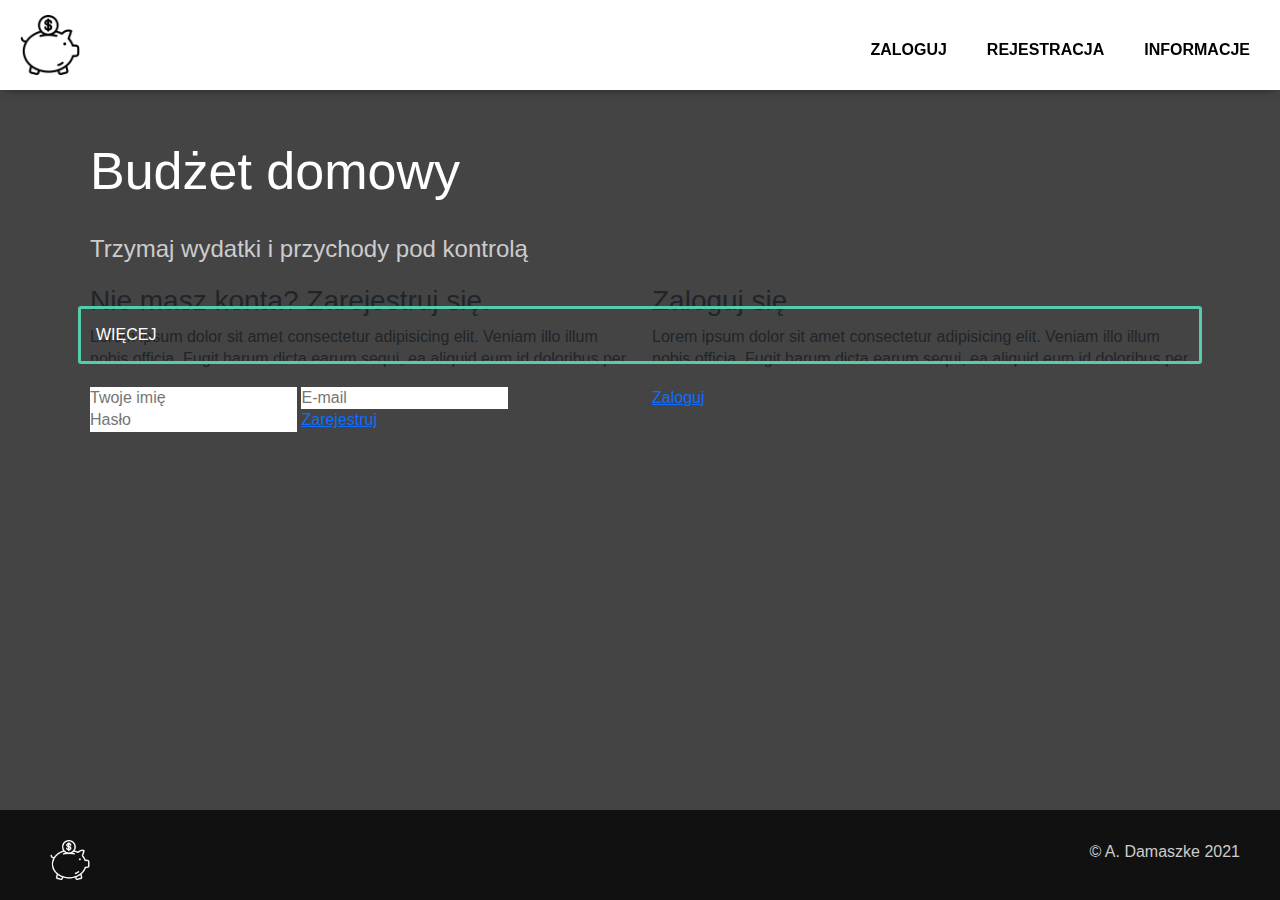
==== index.html @ 4777ef7f "Bootstrap added" ====
<!DOCTYPE html>
<html lang="pl">

  <head>

     <meta charset="utf-8">
     <title>Mój budżet</title>

     <meta name="description" content="Aplikacja służąca kontrolowaniu budżetu domowego. Dodaj przychody, wydatki, przeglądaj bilans.">
     <meta name="keywords" content="budżet, kotrola, wydatki, przychody, bilans">
     <meta name="author" content="Aneta damaszke">
     <meta http-equiv="X-Ua-Compatible" content="IE=edge,chrome=1">

     <link rel="stylesheet" href="https://stackpath.bootstrapcdn.com/bootstrap/5.0.0-alpha1/css/bootstrap.min.css">
     <link rel="stylesheet" href="css/global.css">
     <link rel="stylesheet" href="css/container.css">
     <link rel="stylesheet" href="css/registration.css">
     <link rel="stylesheet" href="css/navigation.css">
     <link rel="stylesheet" href="css/banner.css">
     <link rel="stylesheet" href="css/footer.css">
     <script src="js/script.js"></script>

  </head>

  <body>

    <nav class="navigation">
        <div class="navigation__inner">
            <a href="#">
                <img src="img/piggy-bank.png" alt="logo" class="navigation__logo">
            </a>
            <ul class="navigation__menu">
                <li class="navigation__menu-item">
                    <a href="#" class="navigation__menu-link">Zaloguj</a>
                </li>
                <li class="navigation__menu-item">
                    <a href="#" class="navigation__menu-link">Rejestracja</a>
                </li>
                <li class="navigation__menu-item">
                    <a href="#" class="navigation__menu-link">Informacje</a>
                </li>
            </ul>
        </div>
    </nav>

    <main class="container-fluid banner">
        <div class="container">
            <div class="row banner__text">
                <h1 class="banner__text-header">Budżet domowy</h1>
                <p class="banner__text-paragraph">Trzymaj wydatki i przychody pod kontrolą</p>
                <a href="#" class="banner__button">Więcej</a>
            </div>
            <div class="row">
                <div class="col-6 registration">
                    <h3>Nie masz konta? Zarejestruj się.</h3>
                    <p>Lorem ipsum dolor sit amet consectetur adipisicing elit. Veniam illo illum nobis officia. Fugit harum dicta earum sequi, ea aliquid eum id doloribus per</p>
                    <input type="text" placeholder="Twoje imię">
                    <input type="text" placeholder="E-mail">
                    <input type="password" placeholder="Hasło">
                    <a href="#" role="button">Zarejestruj</a>
                </div>
                <div class="col-6 login">
                    <h3>Zaloguj się</h3>
                    <p>Lorem ipsum dolor sit amet consectetur adipisicing elit. Veniam illo illum nobis officia. Fugit harum dicta earum sequi, ea aliquid eum id doloribus per</p>
                    <a href="#" role="button">Zaloguj</a>
                </div>
            </div>
        </div>
    </main>

    <footer class="container-fluid footer">
        <div class="footer__items">
            <img src="img/piggy-bank.png" alt="logo" class="footer__logo">
            <p class="footer__paragraph">&copy A. Damaszke 2021</p>
        </div>
    </footer>

    <script src="https://cdn.jsdelivr.net/npm/popper.js@1.16.0/dist/umd/popper.min.js" ></script>
    <script src="https://stackpath.bootstrapcdn.com/bootstrap/5.0.0-alpha1/js/bootstrap.min.js"></script>

  </body>

</html>
---- css/global.css ----
* {
    margin: 0;
    padding: 0;
    border: 0;
    line-height: 1.4em;
    vertical-align: baseline;
    text-decoration: none;
    outline: 0;
    }


*, *::after, *::before {
    box-sizing: border-box;
    scroll-behavior: smooth;
}

:root {
    --color-primary: #555;
    --color-accent: #55ccae;
    --color-light: #ccc;
}

body {
    font-size: 16px;
    font-family: 'Open Sans', sans-serif;
}
---- css/container.css ----
.container {
    width: 1180px;
    margin: auto;
    max-width: 100%;
    padding: 40px;
}

@media (max-width: 1024px) {
    .container {
        width: 1180px;
        margin: auto;
        max-width: 100%;
        padding: 10px 40px;
    }
}
---- css/registration.css ----
.registration {
    top: 100px;
}
---- css/navigation.css ----
.navigation {
    background-color: white;
    box-shadow: 0px 3px 10px -5px rgba(0,0,0,0.68);
    width: 100%;
    height: 90px;
    position: fixed;
    top: 0;
    left: 0;
    right: 0;
    padding: 15px 20px;
    z-index: 999;
}

.navigation__inner {
    display: flex;
    align-items: center;
    justify-content: space-between;
    max-width: 1350px;
    margin: 0 auto;
}

.navigation__logo {
    width: 60px;
    margin-bottom: 10px;
    cursor: pointer;
}

@media (max-width: 1025px) {
    .navigation__logo {
        width: 250px;
        padding: 5px;
    }
}

@media (max-width: 769px) {
    .navigation__logo {
        width: 250px;
        padding: 5px;
    }
}

.navigation__menu {
    display: flex;
    margin: 0; 
    padding: 0;
    align-items: center;
    justify-content: center;
    list-style: none;
    transition: 0.7s;
    transition-property: opacity, transform;
}

@media (max-width: 769px) {
    .navigation__menu {
        position: fixed;
        top: 0;
        right: 0;
        left: 0;
        bottom: 0;
        height: 100vh;
        background: white;
        flex-direction: column;
        justify-content: center;
        text-align: center;
        opacity: 0;
        pointer-events: none;
        transform: translateY(1%);
    }
}

@media (max-width: 769px) {
    .navigation__menu--open {
        opacity: 1;
        pointer-events: unset;
    }
}

.navigation__menu-item {
    margin-left: 20px;
    padding: 10px;
    line-height: 1;
    display: block;
}

@media (max-width: 769px) {
    .navigation__menu-item {
        margin-left: 0;
    }
}

.navigation__menu-link {
    color: black;
    text-decoration: none;
    text-transform: uppercase;
    font-weight: bold;
    transition: 0.5s;
}

@media (max-width: 1024px) {
    .navigation__menu-link {
        font-size: 14px;
    }
}

@media (max-width: 769px) {
    .navigation__menu-link {
        font-size: 22px;
    }
}

.navigation__menu-link:hover {
    color: var(--color-accent);
}

.navigation__mobile-button {
    display: none;
}

@media (max-width: 769px) {
    .navigation__mobile-button {
        display: unset;
        border: none;
        background: white;
    }
}

.navigation__mobile-button-img {
    width: 30px;
    display: block;
}
---- css/banner.css ----
.banner {
    background-color: #444;
    width: 100%;
    height: 90vh;
}

.banner__text {
    color: white;
    display: flex;
    flex-direction: column;
    align-items: center;
    justify-content: center;
    z-index: 10;
}

.banner__text-header {
    top: 100px;
    font-size: 48px;
    margin-bottom: 10px;
    position: relative;
}

@media (max-width: 768px) {
    .banner__text-header {
        font-size: 32px;
    }
}

@media (min-width: 1180px) {
    .banner__text-header {
        font-size: 52px;
    }
}

.banner__text-paragraph {
    top: 100px;
    color: var(--color-light);
    font-size: 24px;
    margin: 20px 0;
    position: relative;
}

@media (max-width: 768px) {
    .banner__text-paragraph {
        font-size: 20px;
    }
}

@media (max-width: 399px) {
    .banner__text-paragraph {
        font-size: 18px;
    }
}

.banner__button {
    top: 100px;
    border: 3px var(--color-accent) solid;
    border-radius: 3px;
    cursor: pointer;
    text-decoration: none;
    text-transform: uppercase;
    font-weight: 500;
    color: white;
    padding: 15px;
    position: relative;
    margin: 20px 0;
    z-index: 2;
    transition: 1.5s;;
}

.banner__button:hover {
    background: var(--color-accent);
    color: white;
}
---- css/footer.css ----
.footer {
    background-color: #111;
    padding: 20px 40px;
    height: 10vh;
}

@media (max-width: 399px) {
    .footer {
        padding: 30px;
    }
}

.footer__items {
    display: flex;
    align-items: center;
    justify-content: space-between;
}

@media (max-width: 399px) {
    .footer__items {
        display: block;
        text-align: center;
    }
}

.footer__logo {
    width: 40px;
    margin: 10px;
    filter: invert(1);
} 

@media (max-width: 399px) {
    .footer__logo {
        width: 150px;
    } 
}

.footer__paragraph {
    font-size: 16px;
    color: var(--color-light);
    align-items: center;
}
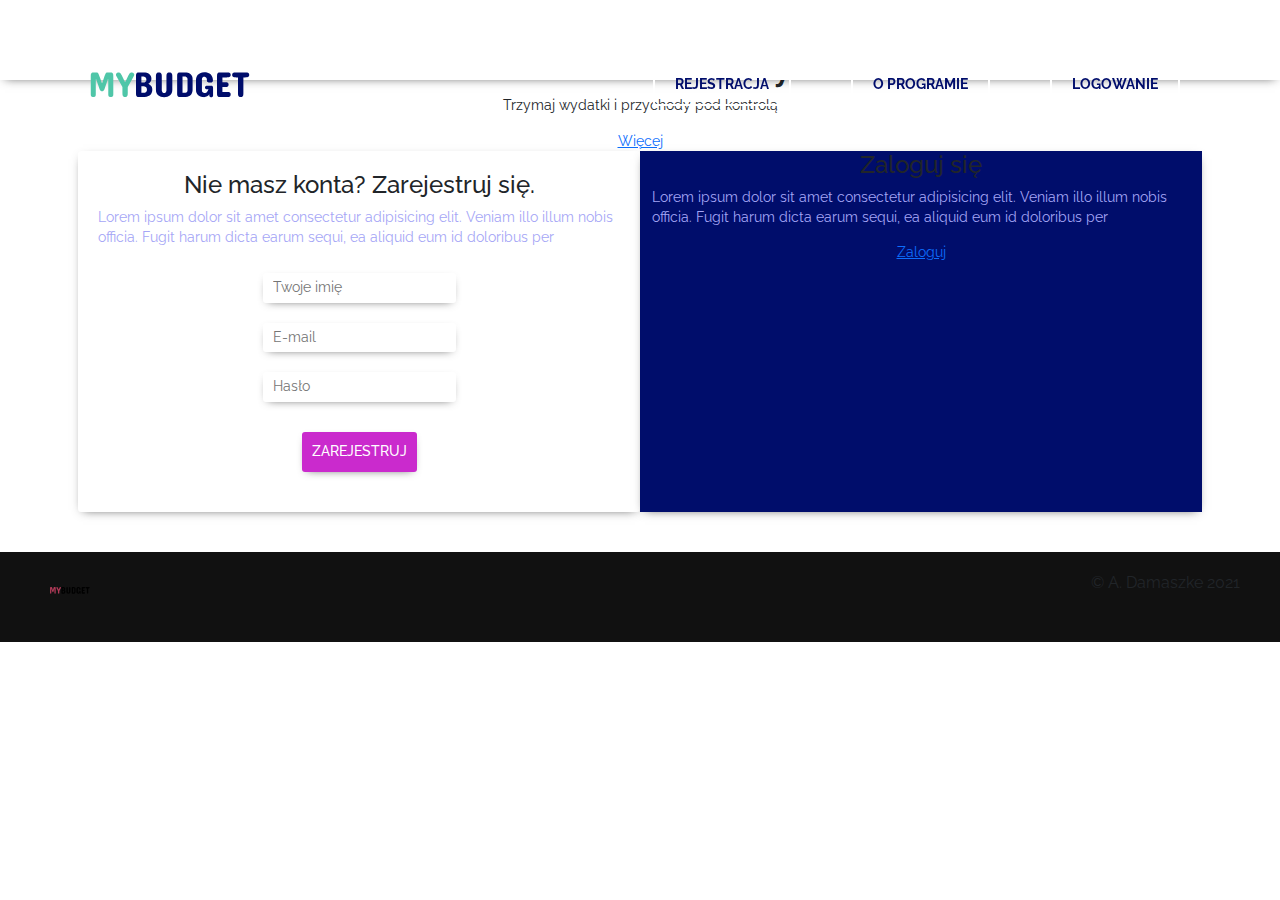
==== commit 0cd78a5b: "New style for nvigation added" ====
--- a/index.html
+++ b/index.html
@@ -11,12 +11,12 @@
      <meta name="author" content="Aneta damaszke">
      <meta http-equiv="X-Ua-Compatible" content="IE=edge,chrome=1">
 
+     <link href="https://fonts.googleapis.com/css2?family=Concert+One&family=Raleway:wght@300;700&display=swap" rel="stylesheet">
      <link rel="stylesheet" href="https://stackpath.bootstrapcdn.com/bootstrap/5.0.0-alpha1/css/bootstrap.min.css">
      <link rel="stylesheet" href="css/global.css">
      <link rel="stylesheet" href="css/container.css">
      <link rel="stylesheet" href="css/registration.css">
      <link rel="stylesheet" href="css/navigation.css">
-     <link rel="stylesheet" href="css/banner.css">
      <link rel="stylesheet" href="css/footer.css">
      <script src="js/script.js"></script>
 
@@ -25,52 +25,59 @@
   <body>
 
     <nav class="navigation">
-        <div class="navigation__inner">
-            <a href="#">
-                <img src="img/piggy-bank.png" alt="logo" class="navigation__logo">
-            </a>
-            <ul class="navigation__menu">
-                <li class="navigation__menu-item">
-                    <a href="#" class="navigation__menu-link">Zaloguj</a>
-                </li>
-                <li class="navigation__menu-item">
-                    <a href="#" class="navigation__menu-link">Rejestracja</a>
-                </li>
-                <li class="navigation__menu-item">
-                    <a href="#" class="navigation__menu-link">Informacje</a>
-                </li>
-            </ul>
+        <div class="container">
+            <div class="navigation__inner">
+                <a href="#">
+                    <img src="img/MYBUDGET.svg" alt="logo" class="navigation__logo">
+                </a>
+                <ul class="navigation__menu">
+                    <li class="navigation__menu-item">
+                        <a href="#" class="navigation__menu-link">Rejestracja</a>
+                    </li>
+                    <li class="navigation__menu-item">
+                        <a href="#" class="navigation__menu-link">O programie</a>
+                    </li>
+                    <li class="navigation__menu-item">
+                        <a href="#" class="navigation__menu-link">Logowanie</a>
+                    </li>
+                </ul>
+            </div>
         </div>
     </nav>
 
     <main class="container-fluid banner">
         <div class="container">
-            <div class="row banner__text">
+            <div class="haeder__spacing"></div>
+            <div class="row text-center banner__text">
                 <h1 class="banner__text-header">Budżet domowy</h1>
                 <p class="banner__text-paragraph">Trzymaj wydatki i przychody pod kontrolą</p>
                 <a href="#" class="banner__button">Więcej</a>
             </div>
             <div class="row">
                 <div class="col-6 registration">
-                    <h3>Nie masz konta? Zarejestruj się.</h3>
-                    <p>Lorem ipsum dolor sit amet consectetur adipisicing elit. Veniam illo illum nobis officia. Fugit harum dicta earum sequi, ea aliquid eum id doloribus per</p>
-                    <input type="text" placeholder="Twoje imię">
-                    <input type="text" placeholder="E-mail">
-                    <input type="password" placeholder="Hasło">
-                    <a href="#" role="button">Zarejestruj</a>
+                    <div class="registartion__items">
+                        <h3 class="registartion__title">Nie masz konta? Zarejestruj się.</h3>
+                        <p class="registartion__paragraph">Lorem ipsum dolor sit amet consectetur adipisicing elit. Veniam illo illum nobis officia. Fugit harum dicta earum sequi, ea aliquid eum id doloribus per</p>
+                        <input type="text" placeholder="Twoje imię" class="registartion__input">
+                        <input type="text" placeholder="E-mail" class="registartion__input">
+                        <input type="password" placeholder="Hasło" class="registartion__input">
+                        <a href="#" role="button" class="registartion__button">Zarejestruj</a>
+                    </div>
                 </div>
-                <div class="col-6 login">
-                    <h3>Zaloguj się</h3>
-                    <p>Lorem ipsum dolor sit amet consectetur adipisicing elit. Veniam illo illum nobis officia. Fugit harum dicta earum sequi, ea aliquid eum id doloribus per</p>
-                    <a href="#" role="button">Zaloguj</a>
-                </div>
+                 <div class="col-6 login">
+                     <div class="registartion__items">
+                        <h3 class="registartion__title">Zaloguj się</h3>
+                        <p class="registartion__paragraph">Lorem ipsum dolor sit amet consectetur adipisicing elit. Veniam illo illum nobis officia. Fugit harum dicta earum sequi, ea aliquid eum id doloribus per</p>
+                        <a href="#" role="button" class="login__button">Zaloguj</a>
+                    </div>
+                 </div>
             </div>
         </div>
     </main>
 
     <footer class="container-fluid footer">
         <div class="footer__items">
-            <img src="img/piggy-bank.png" alt="logo" class="footer__logo">
+            <img src="img/MYBUDGET _FOOTER.svg" alt="logo" class="footer__logo">
             <p class="footer__paragraph">&copy A. Damaszke 2021</p>
         </div>
     </footer>
--- a/css/global.css
+++ b/css/global.css
@@ -14,13 +14,30 @@
     scroll-behavior: smooth;
 }
 
+*{
+    image-rendering: -webkit-optimize-contrast;
+}
+
 :root {
-    --color-primary: #555;
-    --color-accent: #55ccae;
-    --color-light: #ccc;
+    --color-primary: #A5A6F6;
+    --color-accent: #CA2ACD;
+    --color-light-green: #99DDCC;
+    --color-dark-green: #4FC6A8;
+    --color-dark: #000D6B;
+    --color-light-grey: #F9F9F9;
+    --color-grey: #7D7D7D; 
+    --color-grey: #3D3D3D;
 }
 
 body {
-    font-size: 16px;
-    font-family: 'Open Sans', sans-serif;
+    font-size: 14px;
+    font-family: 'Raleway', sans-serif;
+}
+
+.container {
+    width: 1180px;
+    margin: auto;
+    max-width: 100%;
+    padding-left: 10px;
+    padding-right: 10px;
 }--- a/css/registration.css
+++ b/css/registration.css
@@ -1,3 +1,58 @@
 .registration {
+    background-color: var(--color-light);
+    box-shadow: 0px 3px 10px -5px rgb(0 0 0 / 68%);
     top: 100px;
+    padding: 20px;
+    border-radius: 3px;
+}
+
+.registartion__items {
+    display: flex;
+    flex-direction: column;
+    align-items: center;
+    justify-content: center;
+}
+
+.registartion__title {
+    font-weight: 500;
+    font-size: 24px;
+}
+
+.registartion__paragraph  {
+    color: var(--color-primary);
+}
+
+.registartion__input {
+    margin: 10px;
+    padding: 5px 10px;
+    box-shadow: 0px 3px 10px -5px rgb(0 0 0 / 68%);
+    border-radius: 3px;
+}
+
+.registartion__button {
+    background-color: var(--color-accent);
+    box-shadow: 0px 3px 10px -5px rgb(0 0 0 / 68%);
+    border-radius: 3px;
+    cursor: pointer;
+    text-decoration: none;
+    text-transform: uppercase;
+    font-weight: 500;
+    color: white;
+    padding: 10px;
+    position: relative;
+    margin: 20px 0;
+    z-index: 2;
+    transition: 1.5s;
+    width: auto;
+}
+
+.registartion__button:hover {
+    color: white;
+    background-color: #3d947e;;
+}
+
+.login {
+    background-color: var(--color-dark);
+    box-shadow: 0px 3px 10px -5px rgb(0 0 0 / 68%);
+    color: var(--color-light);
 }--- a/css/navigation.css
+++ b/css/navigation.css
@@ -2,26 +2,27 @@
     background-color: white;
     box-shadow: 0px 3px 10px -5px rgba(0,0,0,0.68);
     width: 100%;
-    height: 90px;
+    height: 80px;
     position: fixed;
     top: 0;
     left: 0;
     right: 0;
-    padding: 15px 20px;
     z-index: 999;
 }
 
 .navigation__inner {
+    padding-top: 20px;
+    padding-bottom: 20px;
     display: flex;
     align-items: center;
+    vertical-align: center;
     justify-content: space-between;
     max-width: 1350px;
     margin: 0 auto;
 }
 
 .navigation__logo {
-    width: 60px;
-    margin-bottom: 10px;
+    width: 160px;
     cursor: pointer;
 }
 
@@ -76,8 +77,8 @@
 }
 
 .navigation__menu-item {
-    margin-left: 20px;
-    padding: 10px;
+    margin-left: 40px;
+    padding: 15px 10px;
     line-height: 1;
     display: block;
 }
@@ -89,11 +90,14 @@
 }
 
 .navigation__menu-link {
-    color: black;
+    color: var(--color-dark);
+    padding: 12px 20px;
     text-decoration: none;
     text-transform: uppercase;
-    font-weight: bold;
-    transition: 0.5s;
+    font-weight: 700;
+    border: 2px solid white;
+    border-radius: 3px;
+    transition: all 0.3s ease-in-out;
 }
 
 @media (max-width: 1024px) {
@@ -109,7 +113,15 @@
 }
 
 .navigation__menu-link:hover {
-    color: var(--color-accent);
+    color: var(--color-dark);
+    border: 2px solid var(--color-dark-green);
+    border-radius: 3px;
+}
+
+.navigation__menu-link:active {
+    color: var(--color-dark);
+    border: 2px solid var(--color-dark-green);
+    border-radius: 3px;
 }
 
 .navigation__mobile-button {
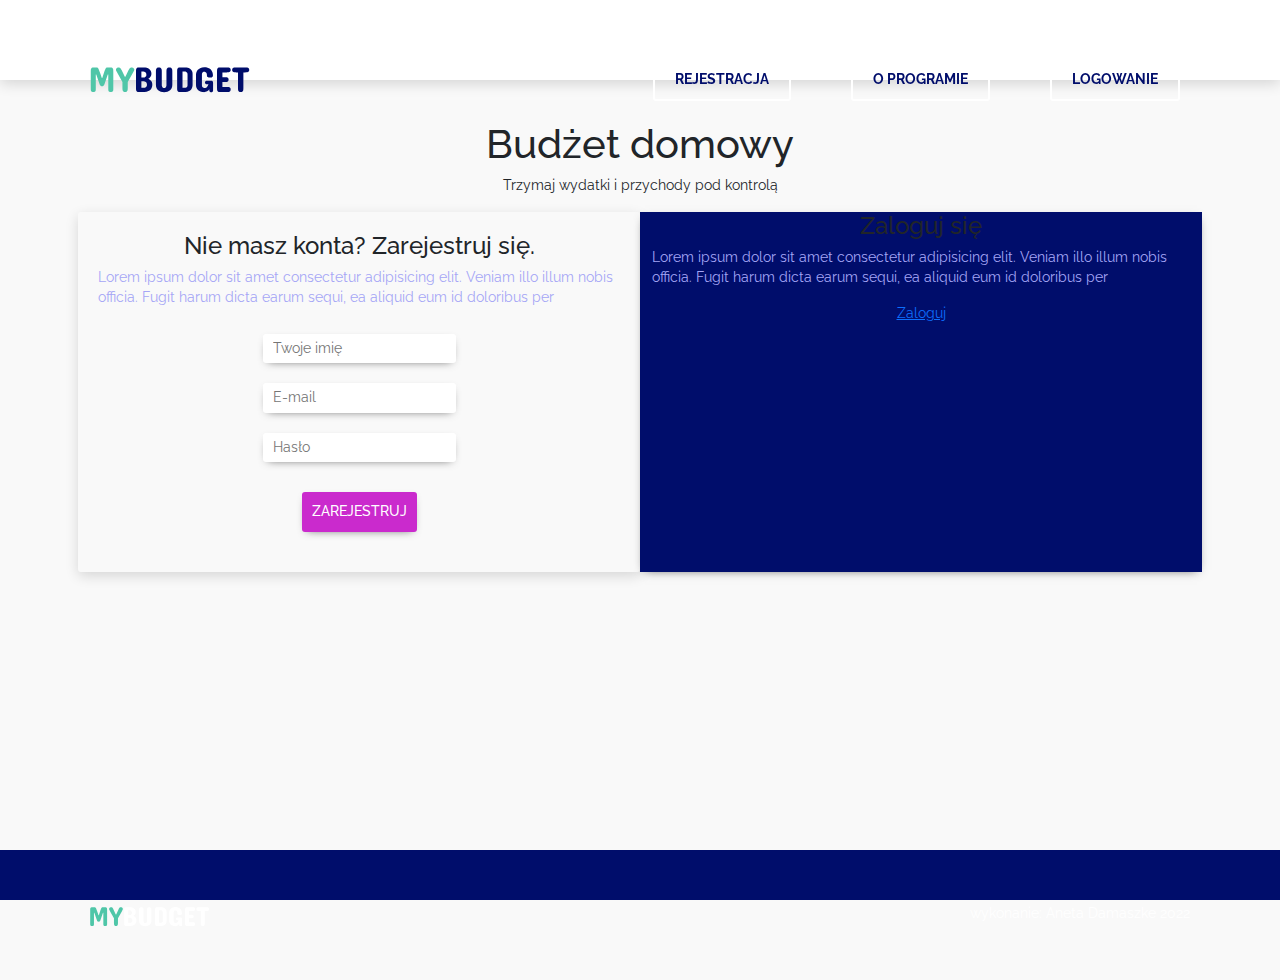
==== commit fb9ce843: "New style for footer added" ====
--- a/index.html
+++ b/index.html
@@ -45,13 +45,12 @@
         </div>
     </nav>
 
-    <main class="container-fluid banner">
-        <div class="container">
-            <div class="haeder__spacing"></div>
+    <main class="container">
+        
+            <div class="header-space"></div>
             <div class="row text-center banner__text">
                 <h1 class="banner__text-header">Budżet domowy</h1>
                 <p class="banner__text-paragraph">Trzymaj wydatki i przychody pod kontrolą</p>
-                <a href="#" class="banner__button">Więcej</a>
             </div>
             <div class="row">
                 <div class="col-6 registration">
@@ -72,13 +71,15 @@
                     </div>
                  </div>
             </div>
-        </div>
+        
     </main>
 
-    <footer class="container-fluid footer">
-        <div class="footer__items">
-            <img src="img/MYBUDGET _FOOTER.svg" alt="logo" class="footer__logo">
-            <p class="footer__paragraph">&copy A. Damaszke 2021</p>
+    <footer class="footer">
+        <div class="container">
+            <div class="footer__items">
+                <img src="img/MYBUDGET_FOOTER.svg" alt="logo" class="footer__logo">
+                <p class="footer__paragraph">wykonanie: Aneta Damaszke 2022</p>
+            </div>
         </div>
     </footer>
 
--- a/css/global.css
+++ b/css/global.css
@@ -26,12 +26,13 @@
     --color-dark: #000D6B;
     --color-light-grey: #F9F9F9;
     --color-grey: #7D7D7D; 
-    --color-grey: #3D3D3D;
+    --color-dark-grey: #3D3D3D;
 }
 
 body {
     font-size: 14px;
     font-family: 'Raleway', sans-serif;
+    min-height: calc(100vh - 50px);
 }
 
 .container {
@@ -40,4 +41,8 @@
     max-width: 100%;
     padding-left: 10px;
     padding-right: 10px;
+}
+
+.header-space {
+    height: 80px;
 }--- a/css/registration.css
+++ b/css/registration.css
@@ -1,6 +1,9 @@
+body {
+    background-color: var(--color-light-grey);
+}
+
 .registration {
-    background-color: var(--color-light);
-    box-shadow: 0px 3px 10px -5px rgb(0 0 0 / 68%);
+    box-shadow: 0px 4px 13px rgba(0, 0, 0, 0.14);
     top: 100px;
     padding: 20px;
     border-radius: 3px;
--- a/css/navigation.css
+++ b/css/navigation.css
@@ -1,6 +1,6 @@
 .navigation {
     background-color: white;
-    box-shadow: 0px 3px 10px -5px rgba(0,0,0,0.68);
+    box-shadow: 0px 4px 13px rgba(0, 0, 0, 0.14);
     width: 100%;
     height: 80px;
     position: fixed;
@@ -11,7 +11,7 @@
 }
 
 .navigation__inner {
-    padding-top: 20px;
+    padding-top: 15px;
     padding-bottom: 20px;
     display: flex;
     align-items: center;
--- a/css/footer.css
+++ b/css/footer.css
@@ -1,7 +1,9 @@
 .footer {
-    background-color: #111;
-    padding: 20px 40px;
-    height: 10vh;
+    background-color: var(--color-dark);
+    width: 100%;
+    height: 50px;
+    bottom: 0px;
+    position: absolute;
 }
 
 @media (max-width: 399px) {
@@ -11,6 +13,7 @@
 }
 
 .footer__items {
+    padding-top: 14px;
     display: flex;
     align-items: center;
     justify-content: space-between;
@@ -24,9 +27,8 @@
 }
 
 .footer__logo {
-    width: 40px;
-    margin: 10px;
-    filter: invert(1);
+    width: 120px;
+    padding-bottom: 10px;
 } 
 
 @media (max-width: 399px) {
@@ -36,7 +38,7 @@
 }
 
 .footer__paragraph {
-    font-size: 16px;
-    color: var(--color-light);
+    font-size: 14px;
+    color: white;
     align-items: center;
 }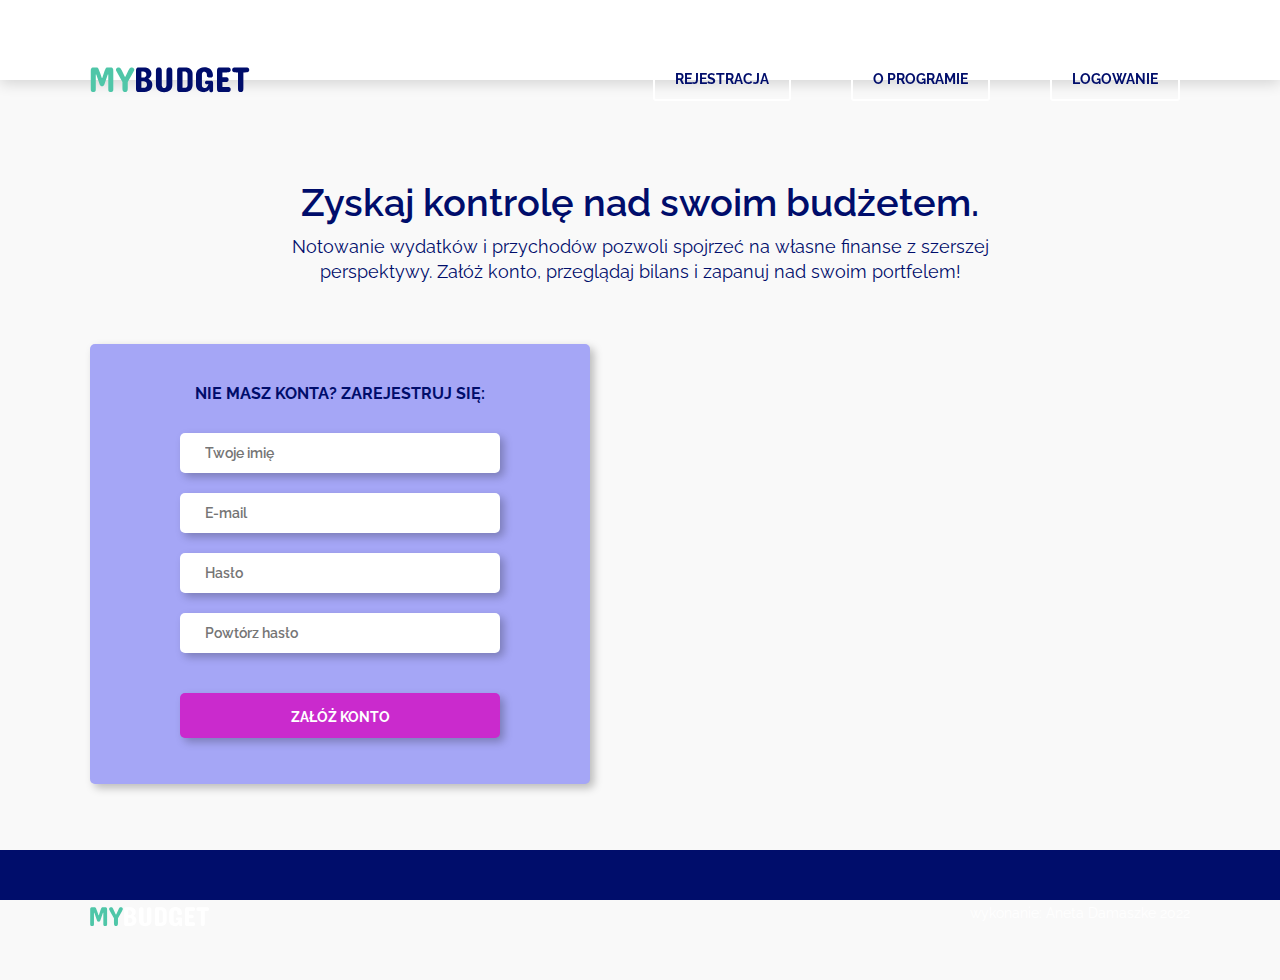
==== commit 19fdf191: "New styles for registration added" ====
--- a/index.html
+++ b/index.html
@@ -11,7 +11,7 @@
      <meta name="author" content="Aneta damaszke">
      <meta http-equiv="X-Ua-Compatible" content="IE=edge,chrome=1">
 
-     <link href="https://fonts.googleapis.com/css2?family=Concert+One&family=Raleway:wght@300;700&display=swap" rel="stylesheet">
+     <link href="https://fonts.googleapis.com/css2?family=Concert+One&family=Raleway:wght@300;400;600;700&display=swap" rel="stylesheet">
      <link rel="stylesheet" href="https://stackpath.bootstrapcdn.com/bootstrap/5.0.0-alpha1/css/bootstrap.min.css">
      <link rel="stylesheet" href="css/global.css">
      <link rel="stylesheet" href="css/container.css">
@@ -46,31 +46,23 @@
     </nav>
 
     <main class="container">
-        
-            <div class="header-space"></div>
-            <div class="row text-center banner__text">
-                <h1 class="banner__text-header">Budżet domowy</h1>
-                <p class="banner__text-paragraph">Trzymaj wydatki i przychody pod kontrolą</p>
+        <div class="header-space"></div>
+        <div class="banner__text">
+            <h1 class="banner__text-header">Zyskaj kontrolę nad swoim budżetem.</h1>
+            <p class="banner__text-paragraph">Notowanie wydatków i przychodów pozwoli spojrzeć na własne finanse z szerszej perspektywy. Załóż konto, przeglądaj bilans i zapanuj 
+                    nad swoim portfelem!</p>
+        </div>
+        <div class="registration">
+            <h3 class="registartion__title">Nie masz konta? Zarejestruj się:</h3>
+            <div class="registartion__items">
+                <input type="text" placeholder="Twoje imię" class="registartion__input">
+                <input type="text" placeholder="E-mail" class="registartion__input">
+                <input type="password" placeholder="Hasło" class="registartion__input">
+                <input type="password" placeholder="Powtórz hasło" class="registartion__input">
+                <a href="#" role="button" class="registartion__button">Załóż konto</a>
             </div>
-            <div class="row">
-                <div class="col-6 registration">
-                    <div class="registartion__items">
-                        <h3 class="registartion__title">Nie masz konta? Zarejestruj się.</h3>
-                        <p class="registartion__paragraph">Lorem ipsum dolor sit amet consectetur adipisicing elit. Veniam illo illum nobis officia. Fugit harum dicta earum sequi, ea aliquid eum id doloribus per</p>
-                        <input type="text" placeholder="Twoje imię" class="registartion__input">
-                        <input type="text" placeholder="E-mail" class="registartion__input">
-                        <input type="password" placeholder="Hasło" class="registartion__input">
-                        <a href="#" role="button" class="registartion__button">Zarejestruj</a>
-                    </div>
-                </div>
-                 <div class="col-6 login">
-                     <div class="registartion__items">
-                        <h3 class="registartion__title">Zaloguj się</h3>
-                        <p class="registartion__paragraph">Lorem ipsum dolor sit amet consectetur adipisicing elit. Veniam illo illum nobis officia. Fugit harum dicta earum sequi, ea aliquid eum id doloribus per</p>
-                        <a href="#" role="button" class="login__button">Zaloguj</a>
-                    </div>
-                 </div>
-            </div>
+        </div>
+        <img src="img/4 - BUDGETTING 3.svg" class="registartion__img" />
         
     </main>
 
--- a/css/global.css
+++ b/css/global.css
@@ -32,6 +32,7 @@
 body {
     font-size: 14px;
     font-family: 'Raleway', sans-serif;
+    font-weight: 400;
     min-height: calc(100vh - 50px);
 }
 
--- a/css/registration.css
+++ b/css/registration.css
@@ -2,11 +2,32 @@
     background-color: var(--color-light-grey);
 }
 
+.banner__text {
+    text-align: center;
+    margin-top: 60px;
+    margin-bottom: 60px;;
+    color: var(--color-dark);
+}
+
+.banner__text-header {
+    font-size: 38px;
+    font-weight: 600;
+}
+
+.banner__text-paragraph {
+    font-size: 18px;
+    padding-right: 150px;
+    padding-left: 150px;
+}
+
 .registration {
-    box-shadow: 0px 4px 13px rgba(0, 0, 0, 0.14);
+    padding: 40px 20px;
+    background-color: var(--color-primary);
+    width: 500px;
+    min-height: 440px;
+    box-shadow: 4px 4px 8px rgba(0, 0, 0, 0.25);
     top: 100px;
-    padding: 20px;
-    border-radius: 3px;
+    border-radius: 5px;
 }
 
 .registartion__items {
@@ -17,8 +38,12 @@
 }
 
 .registartion__title {
-    font-weight: 500;
-    font-size: 24px;
+    margin-bottom: 20px;
+    text-transform: uppercase;
+    color: var(--color-dark);
+    text-align: center;
+    font-weight: 700;
+    font-size: 16px;
 }
 
 .registartion__paragraph  {
@@ -26,36 +51,51 @@
 }
 
 .registartion__input {
+    color: var(--color-dark);
+    font-weight: 600;
+    width: auto;
+    min-width: 320px;
+    height: 40px;
     margin: 10px;
-    padding: 5px 10px;
-    box-shadow: 0px 3px 10px -5px rgb(0 0 0 / 68%);
-    border-radius: 3px;
+    padding: 5px 25px;
+    box-shadow: 4px 4px 8px rgba(0, 0, 0, 0.25);
+    border-radius: 5px;
+}
+
+.registartion__input:focus {
+    outline: 3px solid var(--color-dark-green);
+    color: var(--color-dark);
+    font-weight: 600;
 }
 
 .registartion__button {
     background-color: var(--color-accent);
-    box-shadow: 0px 3px 10px -5px rgb(0 0 0 / 68%);
-    border-radius: 3px;
+    box-shadow: 4px 4px 8px rgba(0, 0, 0, 0.25);
+    border-radius: 5px;
     cursor: pointer;
     text-decoration: none;
     text-transform: uppercase;
-    font-weight: 500;
+    font-weight: 700;
     color: white;
-    padding: 10px;
+    text-align: center;
+    padding: 15px;
     position: relative;
-    margin: 20px 0;
+    margin-top: 30px;
     z-index: 2;
     transition: 1.5s;
+    height: 45px;
     width: auto;
+    min-width: 320px;
+    transition: all 0.3s ease-in-out;
 }
 
 .registartion__button:hover {
     color: white;
-    background-color: #3d947e;;
+    background-color: var(--color-dark-green);;
 }
 
-.login {
-    background-color: var(--color-dark);
-    box-shadow: 0px 3px 10px -5px rgb(0 0 0 / 68%);
-    color: var(--color-light);
+.registartion__img {
+    position: absolute;
+    bottom: 0;
+    right: 250px;
 }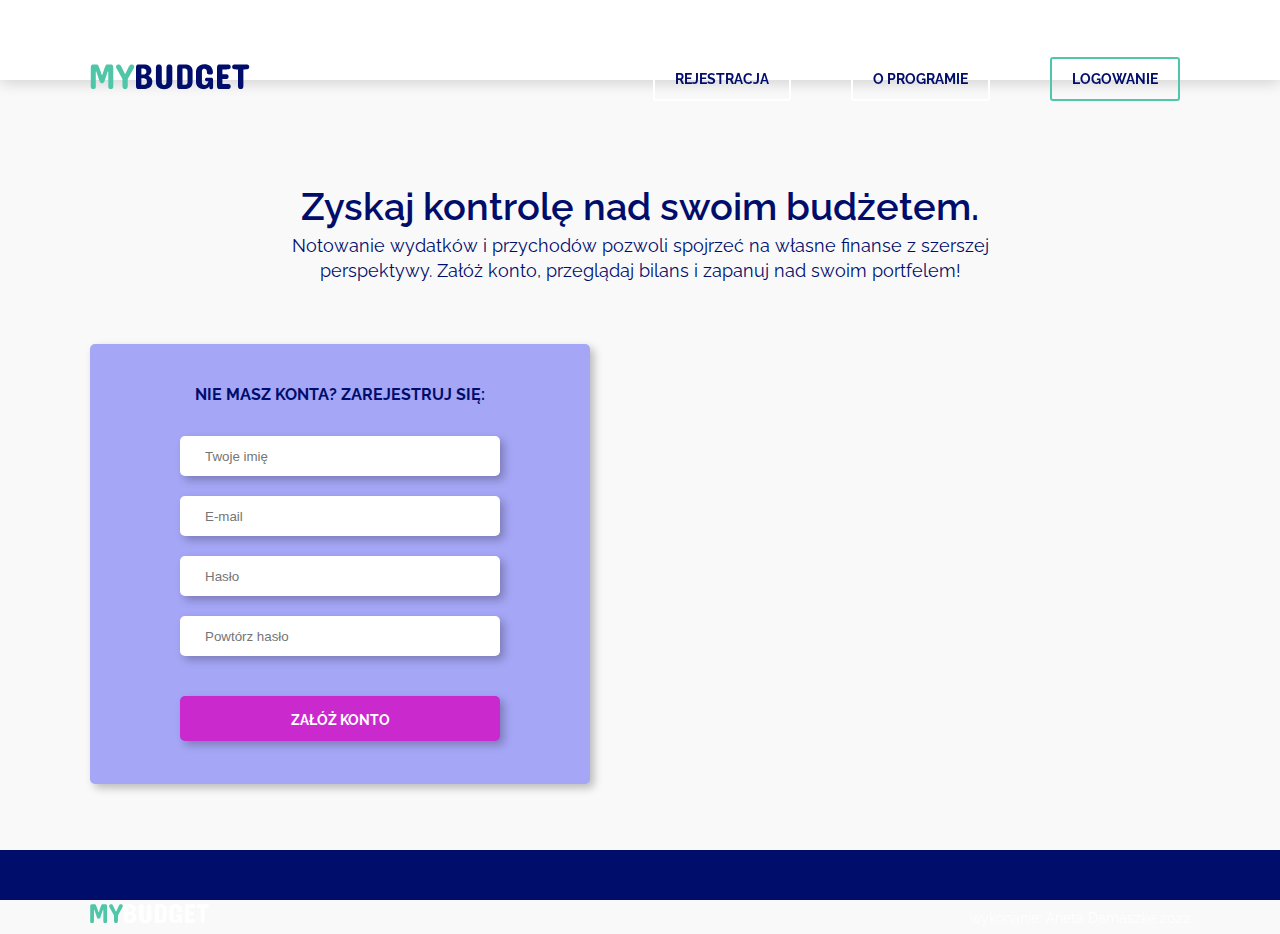
==== commit 4d004f9d: "Styles added" ====
--- a/index.html
+++ b/index.html
@@ -8,11 +8,10 @@
 
      <meta name="description" content="Aplikacja służąca kontrolowaniu budżetu domowego. Dodaj przychody, wydatki, przeglądaj bilans.">
      <meta name="keywords" content="budżet, kotrola, wydatki, przychody, bilans">
-     <meta name="author" content="Aneta damaszke">
+     <meta name="author" content="Aneta Damaszke">
      <meta http-equiv="X-Ua-Compatible" content="IE=edge,chrome=1">
 
      <link href="https://fonts.googleapis.com/css2?family=Concert+One&family=Raleway:wght@300;400;600;700&display=swap" rel="stylesheet">
-     <link rel="stylesheet" href="https://stackpath.bootstrapcdn.com/bootstrap/5.0.0-alpha1/css/bootstrap.min.css">
      <link rel="stylesheet" href="css/global.css">
      <link rel="stylesheet" href="css/container.css">
      <link rel="stylesheet" href="css/registration.css">
@@ -38,14 +37,14 @@
                         <a href="#" class="navigation__menu-link">O programie</a>
                     </li>
                     <li class="navigation__menu-item">
-                        <a href="#" class="navigation__menu-link">Logowanie</a>
+                        <a href="#" class="navigation__menu-link navigation__login">Logowanie</a>
                     </li>
                 </ul>
             </div>
         </div>
     </nav>
 
-    <main class="container">
+    <main class="container"  style="position: relative;">
         <div class="header-space"></div>
         <div class="banner__text">
             <h1 class="banner__text-header">Zyskaj kontrolę nad swoim budżetem.</h1>
@@ -75,9 +74,6 @@
         </div>
     </footer>
 
-    <script src="https://cdn.jsdelivr.net/npm/popper.js@1.16.0/dist/umd/popper.min.js" ></script>
-    <script src="https://stackpath.bootstrapcdn.com/bootstrap/5.0.0-alpha1/js/bootstrap.min.js"></script>
-
   </body>
 
 </html>--- a/css/global.css
+++ b/css/global.css
@@ -33,11 +33,12 @@
     font-size: 14px;
     font-family: 'Raleway', sans-serif;
     font-weight: 400;
-    min-height: calc(100vh - 50px);
+    height: calc(100vh - 50px);
 }
 
 .container {
     width: 1180px;
+    height: 100%;
     margin: auto;
     max-width: 100%;
     padding-left: 10px;
--- a/css/registration.css
+++ b/css/registration.css
@@ -52,7 +52,7 @@
 
 .registartion__input {
     color: var(--color-dark);
-    font-weight: 600;
+    font-weight: 400;
     width: auto;
     min-width: 320px;
     height: 40px;
@@ -96,6 +96,49 @@
 
 .registartion__img {
     position: absolute;
-    bottom: 0;
-    right: 250px;
-}+    bottom: -50px;
+    right: 0;
+}
+
+@media only screen and (max-width: 560px) {
+    .registartion__img {
+        width: 70%;
+        right: -50px;
+    }
+}
+
+@media only screen and (max-width: 766px) {
+    .registartion__img {
+        width: 70%;
+        right: 0px;
+    }
+}
+
+@media only screen and (max-width: 991px) {
+    .registartion__img {
+        width: 70%;
+        right: -50px;
+    }
+}
+
+@media only screen and (max-width: 1140px) {
+    .registartion__img {
+        width: 70%;
+        right: -50px;
+    }
+}
+
+@media only screen and (max-width: 1380px) {
+    .registartion__img {
+        width: 80%;
+        right: -50px;
+    }
+}
+
+@media only screen and (min-width: 1380px) {
+    .registartion__img {
+        right: -100px;
+    }
+}
+
+
--- a/css/navigation.css
+++ b/css/navigation.css
@@ -24,20 +24,6 @@
 .navigation__logo {
     width: 160px;
     cursor: pointer;
-}
-
-@media (max-width: 1025px) {
-    .navigation__logo {
-        width: 250px;
-        padding: 5px;
-    }
-}
-
-@media (max-width: 769px) {
-    .navigation__logo {
-        width: 250px;
-        padding: 5px;
-    }
 }
 
 .navigation__menu {
@@ -100,6 +86,16 @@
     transition: all 0.3s ease-in-out;
 }
 
+.navigation__login {
+    border: 2px solid var(--color-dark-green) !important;
+}
+
+.navigation__login:hover {
+    border: 2px solid var(--color-dark-green) !important;
+    background-color: var(--color-dark-green) !important;
+    color: white !important;
+}
+
 @media (max-width: 1024px) {
     .navigation__menu-link {
         font-size: 14px;
--- a/css/footer.css
+++ b/css/footer.css
@@ -4,12 +4,6 @@
     height: 50px;
     bottom: 0px;
     position: absolute;
-}
-
-@media (max-width: 399px) {
-    .footer {
-        padding: 30px;
-    }
 }
 
 .footer__items {
@@ -19,26 +13,59 @@
     justify-content: space-between;
 }
 
-@media (max-width: 399px) {
+.footer__logo {
+    width: 120px;
+    padding-bottom: 10px;
+} 
+
+.footer__paragraph {
+    font-size: 14px;
+    color: white;
+    align-items: center;
+}
+
+@media only screen and (max-width: 560px) {
+    .footer {
+        padding: 30px;
+        height: 160px;
+    }
+
     .footer__items {
         display: block;
         text-align: center;
     }
 }
 
-.footer__logo {
-    width: 120px;
-    padding-bottom: 10px;
-} 
-
-@media (max-width: 399px) {
-    .footer__logo {
-        width: 150px;
-    } 
+@media only screen and (max-width: 766px) {
+    .registartion__img {
+        width: 70%;
+        right: 0px;
+    }
 }
 
-.footer__paragraph {
-    font-size: 14px;
-    color: white;
-    align-items: center;
+@media only screen and (max-width: 991px) {
+    .registartion__img {
+        width: 70%;
+        right: -50px;
+    }
+}
+
+@media only screen and (max-width: 1140px) {
+    .registartion__img {
+        width: 70%;
+        right: -50px;
+    }
+}
+
+@media only screen and (max-width: 1380px) {
+    .registartion__img {
+        width: 80%;
+        right: -50px;
+    }
+}
+
+@media only screen and (min-width: 1380px) {
+    .registartion__img {
+        right: -100px;
+    }
 }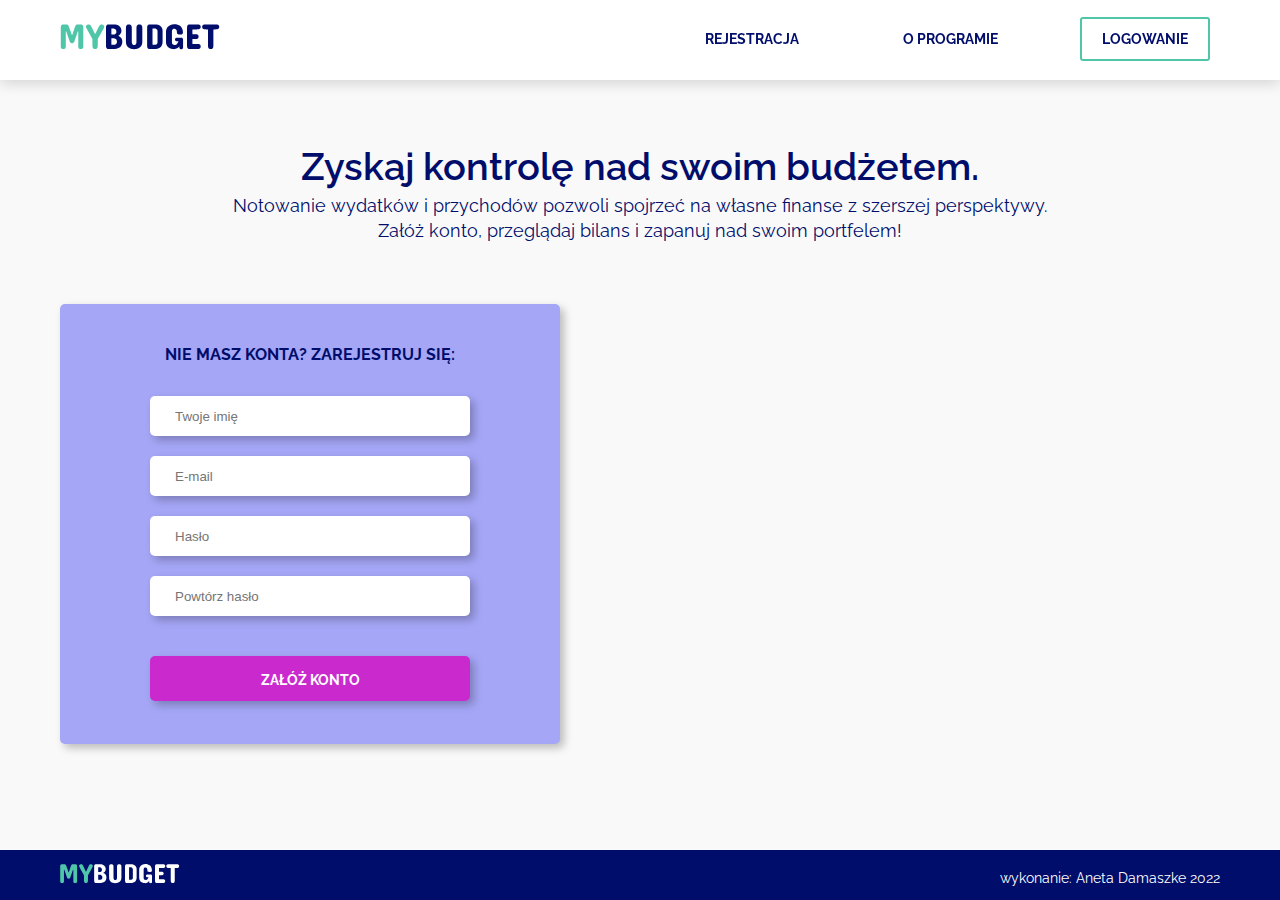
==== commit 43b44736: "Styles for lgin added" ====
--- a/index.html
+++ b/index.html
@@ -5,7 +5,8 @@
 
      <meta charset="utf-8">
      <title>Mój budżet</title>
-
+    
+     <meta name="viewport" content="width=device-width, initial-scale=1, maximum-scale=1">
      <meta name="description" content="Aplikacja służąca kontrolowaniu budżetu domowego. Dodaj przychody, wydatki, przeglądaj bilans.">
      <meta name="keywords" content="budżet, kotrola, wydatki, przychody, bilans">
      <meta name="author" content="Aneta Damaszke">
@@ -13,7 +14,6 @@
 
      <link href="https://fonts.googleapis.com/css2?family=Concert+One&family=Raleway:wght@300;400;600;700&display=swap" rel="stylesheet">
      <link rel="stylesheet" href="css/global.css">
-     <link rel="stylesheet" href="css/container.css">
      <link rel="stylesheet" href="css/registration.css">
      <link rel="stylesheet" href="css/navigation.css">
      <link rel="stylesheet" href="css/footer.css">
@@ -31,13 +31,13 @@
                 </a>
                 <ul class="navigation__menu">
                     <li class="navigation__menu-item">
-                        <a href="#" class="navigation__menu-link">Rejestracja</a>
+                        <a href="index.html" class="navigation__menu-link">Rejestracja</a>
                     </li>
                     <li class="navigation__menu-item">
                         <a href="#" class="navigation__menu-link">O programie</a>
                     </li>
                     <li class="navigation__menu-item">
-                        <a href="#" class="navigation__menu-link navigation__login">Logowanie</a>
+                        <a href="login.html" class="navigation__menu-link navigation__login">Logowanie</a>
                     </li>
                 </ul>
             </div>
--- a/css/global.css
+++ b/css/global.css
@@ -47,4 +47,10 @@
 
 .header-space {
     height: 80px;
+}
+
+@media only screen and (max-width: 560px) {
+    body {
+        height: auto;
+    }
 }--- a/css/footer.css
+++ b/css/footer.css
@@ -3,7 +3,7 @@
     width: 100%;
     height: 50px;
     bottom: 0px;
-    position: absolute;
+    position: relative;
 }
 
 .footer__items {
@@ -26,46 +26,37 @@
 
 @media only screen and (max-width: 560px) {
     .footer {
-        padding: 30px;
-        height: 160px;
+        padding: 15px;
+        height: 120px;
+        bottom: 0px;
     }
 
     .footer__items {
         display: block;
         text-align: center;
     }
+
+    .footer__logo {
+        padding-bottom: 20px;
+    }
 }
 
 @media only screen and (max-width: 766px) {
-    .registartion__img {
-        width: 70%;
-        right: 0px;
-    }
+    
 }
 
 @media only screen and (max-width: 991px) {
-    .registartion__img {
-        width: 70%;
-        right: -50px;
-    }
+    
 }
 
 @media only screen and (max-width: 1140px) {
-    .registartion__img {
-        width: 70%;
-        right: -50px;
-    }
+    
 }
 
 @media only screen and (max-width: 1380px) {
-    .registartion__img {
-        width: 80%;
-        right: -50px;
-    }
+    
 }
 
 @media only screen and (min-width: 1380px) {
-    .registartion__img {
-        right: -100px;
-    }
+    
 }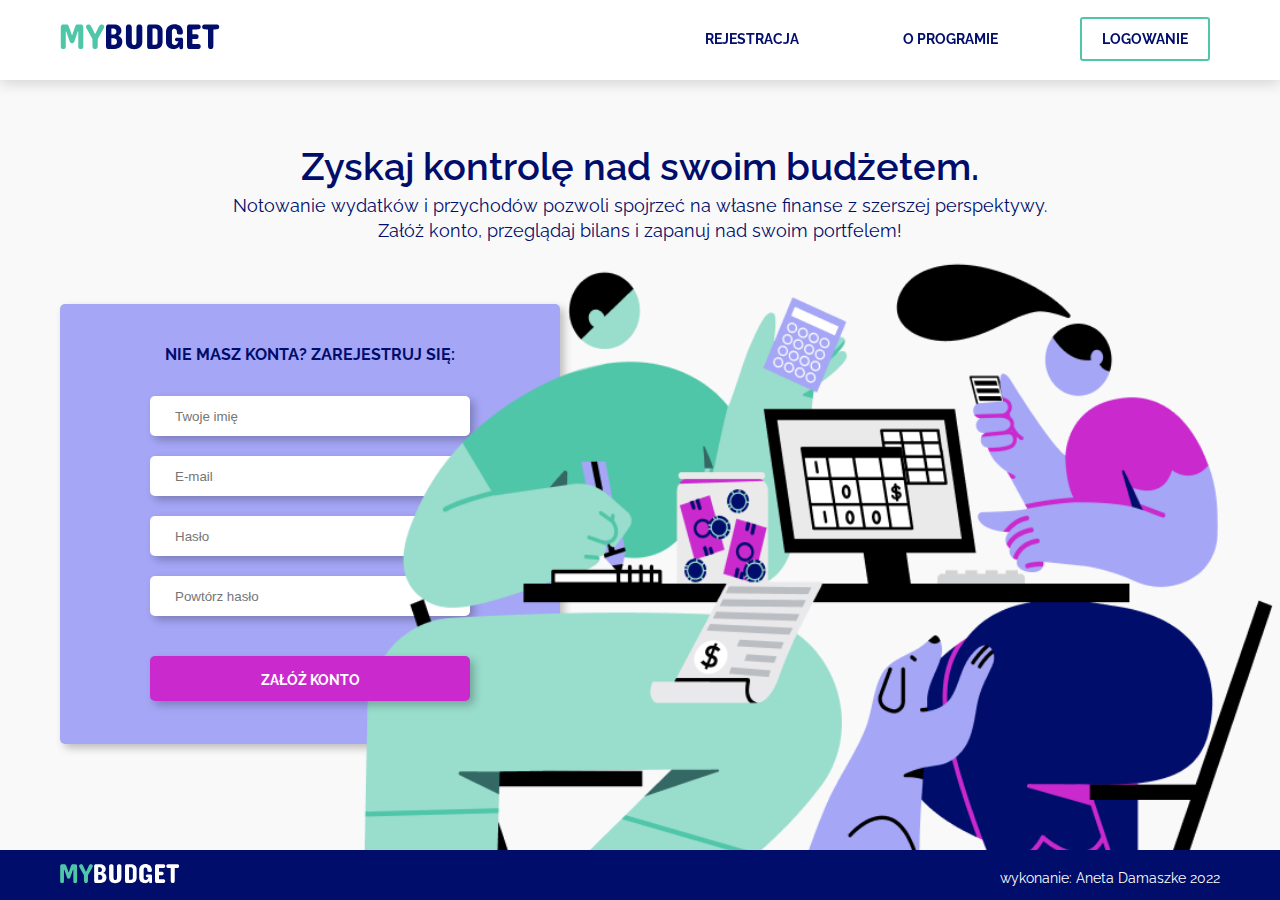
==== commit d8e57e4f: "Refactoring" ====
--- a/index.html
+++ b/index.html
@@ -10,14 +10,12 @@
      <meta name="description" content="Aplikacja służąca kontrolowaniu budżetu domowego. Dodaj przychody, wydatki, przeglądaj bilans.">
      <meta name="keywords" content="budżet, kotrola, wydatki, przychody, bilans">
      <meta name="author" content="Aneta Damaszke">
-     <meta http-equiv="X-Ua-Compatible" content="IE=edge,chrome=1">
 
      <link href="https://fonts.googleapis.com/css2?family=Concert+One&family=Raleway:wght@300;400;600;700&display=swap" rel="stylesheet">
      <link rel="stylesheet" href="css/global.css">
      <link rel="stylesheet" href="css/registration.css">
      <link rel="stylesheet" href="css/navigation.css">
      <link rel="stylesheet" href="css/footer.css">
-     <script src="js/script.js"></script>
 
   </head>
 
@@ -34,7 +32,7 @@
                         <a href="index.html" class="navigation__menu-link">Rejestracja</a>
                     </li>
                     <li class="navigation__menu-item">
-                        <a href="#" class="navigation__menu-link">O programie</a>
+                        <a href="about.html" class="navigation__menu-link">O programie</a>
                     </li>
                     <li class="navigation__menu-item">
                         <a href="login.html" class="navigation__menu-link navigation__login">Logowanie</a>
@@ -54,14 +52,14 @@
         <div class="registration">
             <h3 class="registartion__title">Nie masz konta? Zarejestruj się:</h3>
             <div class="registartion__items">
-                <input type="text" placeholder="Twoje imię" class="registartion__input">
-                <input type="text" placeholder="E-mail" class="registartion__input">
-                <input type="password" placeholder="Hasło" class="registartion__input">
-                <input type="password" placeholder="Powtórz hasło" class="registartion__input">
+                <input type="text" placeholder="Twoje imię" class="registartion__input" />
+                <input type="text" placeholder="E-mail" class="registartion__input" />
+                <input type="password" placeholder="Hasło" class="registartion__input" />
+                <input type="password" placeholder="Powtórz hasło" class="registartion__input" />
                 <a href="#" role="button" class="registartion__button">Załóż konto</a>
             </div>
         </div>
-        <img src="img/4 - BUDGETTING 3.svg" class="registartion__img" />
+        <img src="img/BUDGETTING.png" class="registartion__img" />
         
     </main>
 
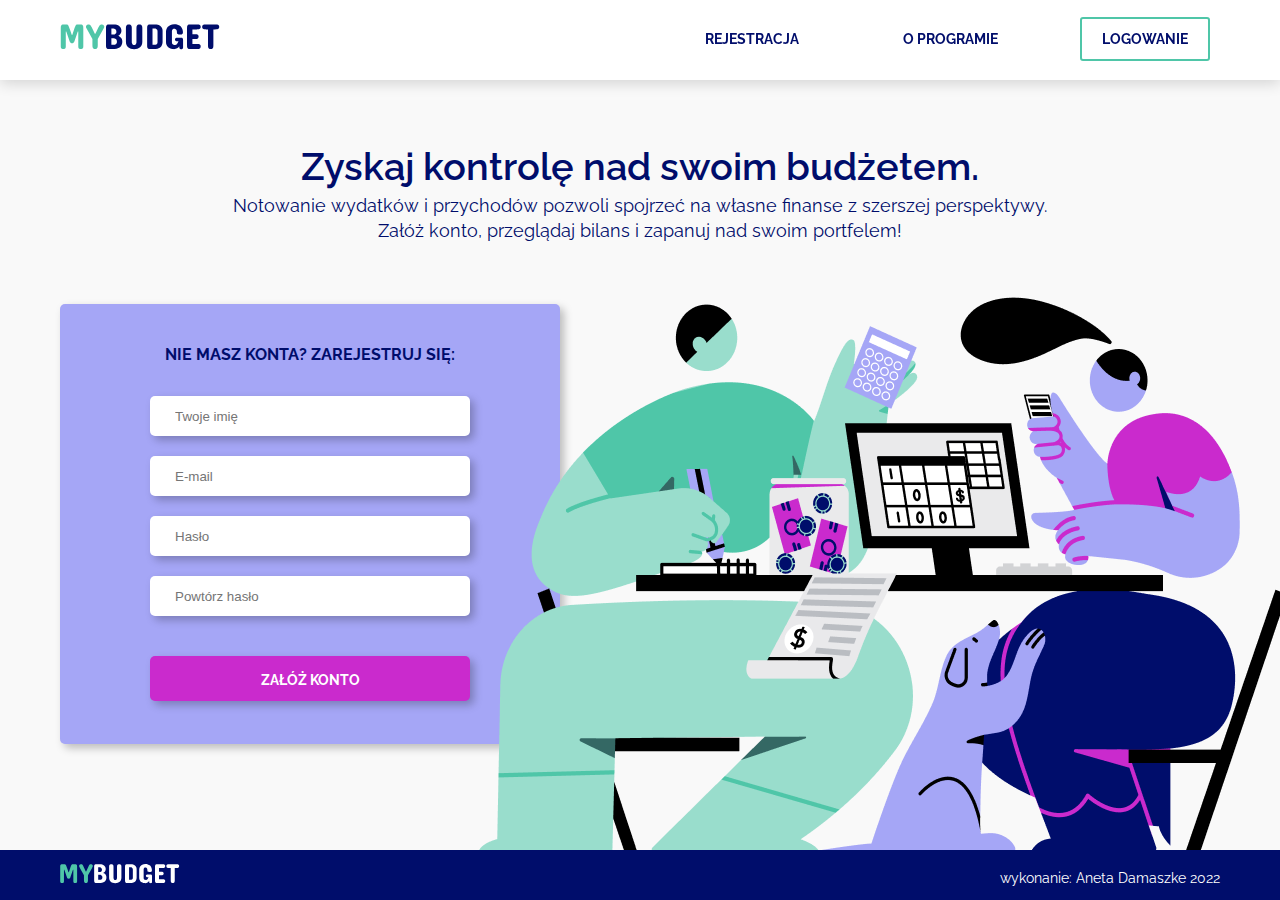
==== commit 23253b26: "Validate for registartion form added" ====
--- a/index.html
+++ b/index.html
@@ -16,6 +16,7 @@
      <link rel="stylesheet" href="css/registration.css">
      <link rel="stylesheet" href="css/navigation.css">
      <link rel="stylesheet" href="css/footer.css">
+     <script src="js/registration.js"></script>
 
   </head>
 
@@ -52,11 +53,12 @@
         <div class="registration">
             <h3 class="registartion__title">Nie masz konta? Zarejestruj się:</h3>
             <div class="registartion__items">
-                <input type="text" placeholder="Twoje imię" class="registartion__input" />
-                <input type="text" placeholder="E-mail" class="registartion__input" />
-                <input type="password" placeholder="Hasło" class="registartion__input" />
-                <input type="password" placeholder="Powtórz hasło" class="registartion__input" />
-                <a href="#" role="button" class="registartion__button">Załóż konto</a>
+                <input id="userName" type="text" placeholder="Twoje imię" class="registartion__input" />
+                <input id="email" type="text" placeholder="E-mail" class="registartion__input" />
+                <input id="password1" type="password" placeholder="Hasło" class="registartion__input" />
+                <input id="password2" type="password" placeholder="Powtórz hasło" class="registartion__input" />
+                <div id="statement" class="registration__statement"></div>
+                <a id="registartion" role="button" class="registartion__button" onclick="validateForm()">Załóż konto</a>
             </div>
         </div>
         <img src="img/BUDGETTING.png" class="registartion__img" />
--- a/css/registration.css
+++ b/css/registration.css
@@ -22,6 +22,7 @@
 
 .registration {
     padding: 40px 20px;
+    margin-bottom: 40px;
     background-color: var(--color-primary);
     width: 500px;
     min-height: 440px;
@@ -53,8 +54,7 @@
 .registartion__input {
     color: var(--color-dark);
     font-weight: 400;
-    width: auto;
-    min-width: 320px;
+    width: 320px;
     height: 40px;
     margin: 10px;
     padding: 5px 25px;
@@ -84,8 +84,7 @@
     z-index: 2;
     transition: 1.5s;
     height: 45px;
-    width: auto;
-    min-width: 320px;
+    width: 320px;
     transition: all 0.3s ease-in-out;
 }
 
@@ -96,49 +95,146 @@
 
 .registartion__img {
     position: absolute;
-    bottom: -50px;
-    right: 0;
+    bottom: 0px;
+    margin-left: 35%;
+}
+
+.registartion__img-item {
+    position: absolute;
+}
+
+@media only screen and (max-width: 991px) {
+    .registration {
+        padding: 40px 20px;
+        margin-left: auto;
+        margin-right: auto;
+        margin-bottom: 40px;
+        max-width: 500px;
+        width: 100%;
+        height: auto;
+        top: 100px;
+    }
+    
+    .registartion__img {
+        margin-right: auto;
+        margin-left: auto;
+        width: 350px;
+        right: 290px;
+        top: 90px;
+        bottom: none;
+    }
+
+    .banner__text {
+        margin-top: 265px;
+        margin-bottom: 40px;
+    }
+}
+
+@media only screen and (max-width: 766px) {
+    .registration {
+        padding: 40px 20px;
+        margin-left: auto;
+        margin-right: auto;
+        margin-bottom: 40px;
+        max-width: 500px;
+        width: 100%;
+        height: auto;
+        top: 100px;
+    }
+    
+    .registartion__img {
+        position: relative;
+        margin-right: auto;
+        margin-left: auto;
+        width: 300px;
+        right: 0px;
+        top: 90px;
+        bottom: none;
+    }
+
+    .banner__text {
+        margin-top: 235px;
+        margin-bottom: 40px;
+    }
+    
+    .banner__text-header {
+        font-size: 26px;
+        padding-right: 30px;
+        padding-left: 30px;
+    }
+    
+    .banner__text-paragraph {
+        font-size: 16px;
+        padding-right: 20px;
+        padding-left: 20px;
+    }
+
+    .registartion__input {
+        width: 100%;
+        max-width: 320px;
+        margin-left: 10px;
+        margin-right: 10px;
+    }
+
+    .registartion__button {
+        width: 100%;
+        margin-left: 10px;
+        margin-right: 10px;
+    }
 }
 
 @media only screen and (max-width: 560px) {
+    .registration {
+        padding: 40px 20px;
+        margin-left: auto;
+        margin-right: auto;
+        margin-bottom: 40px;
+        max-width: 500px;
+        width: 100%;
+        height: auto;
+        top: 100px;
+    }
+    
     .registartion__img {
-        width: 70%;
-        right: -50px;
-    }
-}
-
-@media only screen and (max-width: 766px) {
-    .registartion__img {
-        width: 70%;
+        margin-right: auto;
+        margin-left: auto;
+        width: 300px;
         right: 0px;
-    }
-}
-
-@media only screen and (max-width: 991px) {
-    .registartion__img {
-        width: 70%;
-        right: -50px;
-    }
-}
-
-@media only screen and (max-width: 1140px) {
-    .registartion__img {
-        width: 70%;
-        right: -50px;
-    }
-}
-
-@media only screen and (max-width: 1380px) {
-    .registartion__img {
-        width: 80%;
-        right: -50px;
-    }
-}
-
-@media only screen and (min-width: 1380px) {
-    .registartion__img {
-        right: -100px;
-    }
-}
-
-
+        top: 90px;
+        bottom: none;
+        position: absolute;
+    }
+
+    .banner__text {
+        margin-top: 235px;
+        margin-bottom: 40px;
+    }
+    
+    .banner__text-header {
+        font-size: 26px;
+        padding-right: 30px;
+        padding-left: 30px;
+    }
+    
+    .banner__text-paragraph {
+        font-size: 16px;
+        padding-right: 20px;
+        padding-left: 20px;
+    }
+
+    .registartion__input {
+        width: 100%;
+        max-width: 320px;
+        min-width: none !important;
+        margin-left: 10px;
+        margin-right: 10px;
+    }
+
+    .registartion__button {
+        width: 100%;
+        min-width: none !important;
+        margin-left: 10px;
+        margin-right: 10px;
+    }
+}
+
